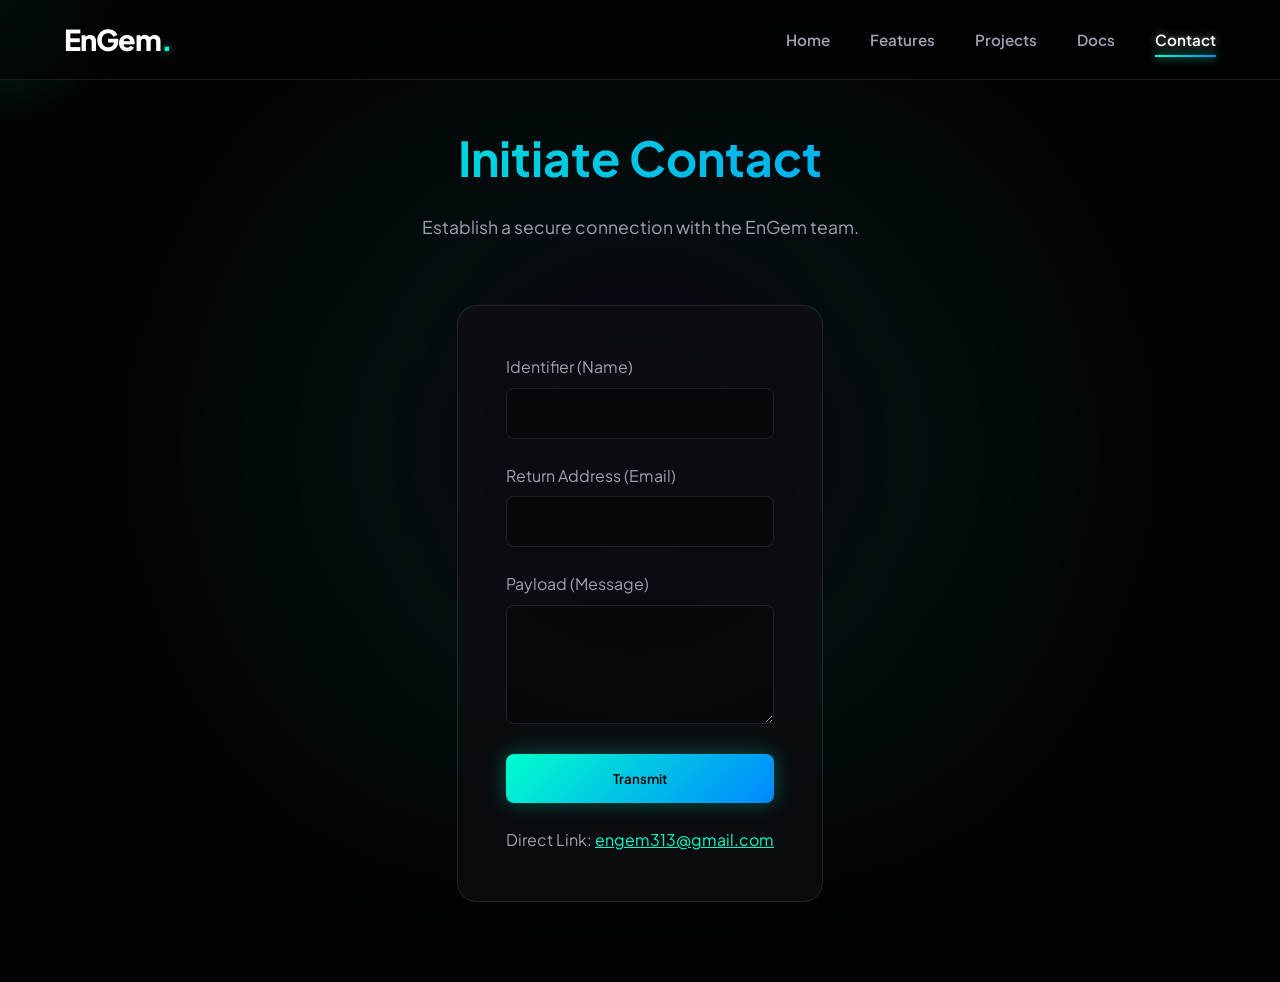
==== contact.html @ 7c6591e9 "Apply Bento Cyber-Ambient Redesign" ====
<!DOCTYPE html>
<html lang="en">
<head>
    <meta charset="UTF-8">
    <meta name="viewport" content="width=device-width, initial-scale=1.0">
    <title>EnGem | Contact</title>
    <link rel="stylesheet" href="css/style.css">
</head>
<body>
    <div class="bg-glow"></div>
    <div id="cursor-glow"></div>
    <nav class="navbar"><div class="nav-container"><a href="index.html" class="logo">EnGem<span>.</span></a><ul class="nav-links"><li><a href="index.html">Home</a></li><li><a href="features.html">Features</a></li><li><a href="projects.html">Projects</a></li><li><a href="docs.html">Docs</a></li><li><a href="contact.html" class="active">Contact</a></li></ul></div></nav>
    
    <section class="container">
        <div class="section-title reveal">
            <h2>Initiate Contact</h2>
            <p>Establish a secure connection with the EnGem team.</p>
        </div>

        <form class="contact-form reveal" onsubmit="event.preventDefault(); alert('Message transmitted to engem313@gmail.com!');">
            <div class="form-group">
                <label>Identifier (Name)</label>
                <input type="text" class="form-control" required>
            </div>
            <div class="form-group">
                <label>Return Address (Email)</label>
                <input type="email" class="form-control" required>
            </div>
            <div class="form-group">
                <label>Payload (Message)</label>
                <textarea class="form-control" rows="5" required></textarea>
            </div>
            <button type="submit" class="btn btn-primary" style="width: 100%;">Transmit</button>
            <p style="text-align: center; margin-top: 1.5rem; color: var(--text-secondary);">Direct Link: <a href="mailto:engem313@gmail.com" style="color: var(--accent-1);">engem313@gmail.com</a></p>
        </form>
    </section>

    <script src="js/main.js"></script>
</body>
</html>
---- css/style.css ----
@import url('https://fonts.googleapis.com/css2?family=Plus+Jakarta+Sans:wght@300;400;500;600;700;800&family=JetBrains+Mono:wght@400;700&display=swap');

:root {
    --bg-dark: #030305;
    --card-bg: rgba(15, 15, 20, 0.6);
    --card-hover: rgba(25, 25, 35, 0.8);
    --accent-1: #00ffcc;
    --accent-2: #bf00ff;
    --accent-3: #0088ff;
    --text-primary: #ffffff;
    --text-secondary: #a0a0b0;
    --glass-border: rgba(255, 255, 255, 0.1);
    --nav-height: 80px;
    --gradient-main: linear-gradient(135deg, var(--accent-1), var(--accent-3));
    --gradient-alt: linear-gradient(135deg, var(--accent-2), var(--accent-3));
}

* {
    margin: 0;
    padding: 0;
    box-sizing: border-box;
    font-family: 'Plus Jakarta Sans', sans-serif;
}

body {
    background-color: var(--bg-dark);
    color: var(--text-primary);
    line-height: 1.6;
    overflow-x: hidden;
    cursor: default;
}

/* Cyber-Ambient Background */
.bg-glow {
    position: fixed;
    top: 50%;
    left: 50%;
    width: 80vw;
    height: 80vh;
    background: radial-gradient(circle, rgba(191,0,255,0.05) 0%, rgba(0,255,204,0.05) 50%, transparent 80%);
    transform: translate(-50%, -50%);
    z-index: -2;
    pointer-events: none;
    filter: blur(80px);
}

/* Mouse Glow Effect */
#cursor-glow {
    position: fixed;
    width: 300px;
    height: 300px;
    background: radial-gradient(circle, rgba(0, 255, 204, 0.15) 0%, transparent 60%);
    border-radius: 50%;
    pointer-events: none;
    transform: translate(-50%, -50%);
    z-index: -1;
    transition: transform 0.1s ease-out;
}

/* Navigation */
.navbar {
    position: fixed;
    top: 0;
    width: 100%;
    height: var(--nav-height);
    background: rgba(3, 3, 5, 0.7);
    backdrop-filter: blur(15px);
    border-bottom: 1px solid var(--glass-border);
    z-index: 1000;
    display: flex;
    align-items: center;
}

.nav-container {
    max-width: 1200px;
    margin: 0 auto;
    width: 90%;
    display: flex;
    justify-content: space-between;
    align-items: center;
}

.logo {
    font-size: 1.8rem;
    font-weight: 800;
    text-decoration: none;
    color: var(--text-primary);
    letter-spacing: -1px;
}

.logo span {
    color: var(--accent-1);
    text-shadow: 0 0 10px var(--accent-1);
}

.nav-links {
    display: flex;
    list-style: none;
    gap: 2.5rem;
}

.nav-links a {
    text-decoration: none;
    color: var(--text-secondary);
    font-weight: 600;
    font-size: 0.95rem;
    transition: all 0.3s ease;
    position: relative;
}

.nav-links a:hover, .nav-links a.active {
    color: var(--text-primary);
    text-shadow: 0 0 8px rgba(255,255,255,0.5);
}

.nav-links a.active::after {
    content: '';
    position: absolute;
    bottom: -8px;
    left: 0;
    width: 100%;
    height: 2px;
    background: var(--gradient-main);
    box-shadow: 0 0 10px var(--accent-1);
}

/* Sections */
section {
    padding: 120px 0 80px;
    min-height: 100vh;
    display: flex;
    flex-direction: column;
    justify-content: center;
}

.container {
    max-width: 1200px;
    margin: 0 auto;
    width: 90%;
}

.section-title {
    text-align: center;
    margin-bottom: 4rem;
}

.section-title h2 {
    font-size: 3rem;
    margin-bottom: 1rem;
    background: var(--gradient-main);
    -webkit-background-clip: text;
    -webkit-text-fill-color: transparent;
}

.section-title p {
    color: var(--text-secondary);
    font-size: 1.1rem;
}

/* Hero Section */
.hero {
    display: grid;
    grid-template-columns: 1fr 1fr;
    gap: 4rem;
    align-items: center;
}

.hero-content h1 {
    font-size: clamp(3rem, 5vw, 4.5rem);
    font-weight: 800;
    line-height: 1.1;
    margin-bottom: 1.5rem;
}

.hero-content p {
    font-size: 1.25rem;
    color: var(--text-secondary);
    margin-bottom: 2.5rem;
}

.btn-group {
    display: flex;
    gap: 1.5rem;
}

.btn {
    padding: 1rem 2rem;
    border-radius: 8px;
    text-decoration: none;
    font-weight: 600;
    transition: all 0.3s ease;
    border: none;
    cursor: pointer;
    display: inline-block;
}

.btn-primary {
    background: var(--gradient-main);
    color: #000;
    box-shadow: 0 0 20px rgba(0, 255, 204, 0.3);
}

.btn-primary:hover {
    transform: translateY(-3px);
    box-shadow: 0 0 30px rgba(0, 255, 204, 0.5);
}

.btn-secondary {
    background: rgba(255, 255, 255, 0.05);
    color: var(--text-primary);
    border: 1px solid var(--glass-border);
    backdrop-filter: blur(10px);
}

.btn-secondary:hover {
    background: rgba(255, 255, 255, 0.1);
    transform: translateY(-3px);
}

/* Terminal */
.terminal-wrapper {
    background: rgba(10, 10, 15, 0.8);
    border: 1px solid var(--glass-border);
    border-radius: 12px;
    overflow: hidden;
    box-shadow: 0 20px 40px rgba(0,0,0,0.5), 0 0 20px rgba(0, 255, 204, 0.1);
    backdrop-filter: blur(10px);
    display: flex;
    flex-direction: column;
    height: 400px;
}

.terminal-header {
    background: rgba(20, 20, 25, 0.9);
    padding: 0.8rem 1.2rem;
    display: flex;
    align-items: center;
    gap: 0.5rem;
    border-bottom: 1px solid var(--glass-border);
}

.term-dot {
    width: 12px;
    height: 12px;
    border-radius: 50%;
}
.term-dot.red { background: #ff5f56; }
.term-dot.yellow { background: #ffbd2e; }
.term-dot.green { background: #27c93f; }

.terminal-body {
    padding: 1.5rem;
    font-family: 'JetBrains Mono', monospace;
    font-size: 0.9rem;
    flex: 1;
    overflow-y: auto;
    display: flex;
    flex-direction: column;
    gap: 0.5rem;
}

.term-line { display: flex; gap: 0.5rem; }
.term-prompt { color: var(--accent-1); }
.term-text { color: var(--text-primary); }
.term-output { color: var(--text-secondary); margin-left: 1rem; }

.term-input-line {
    display: flex;
    gap: 0.5rem;
    align-items: center;
    margin-top: auto;
}

.term-input {
    background: transparent;
    border: none;
    color: var(--text-primary);
    font-family: 'JetBrains Mono', monospace;
    font-size: 0.9rem;
    flex: 1;
    outline: none;
}

/* Bento Box Layout */
.bento-grid {
    display: grid;
    grid-template-columns: repeat(4, 1fr);
    grid-auto-rows: minmax(200px, auto);
    gap: 1.5rem;
}

.bento-item {
    background: var(--card-bg);
    border: 1px solid var(--glass-border);
    border-radius: 20px;
    padding: 2rem;
    transition: all 0.4s ease;
    backdrop-filter: blur(10px);
    position: relative;
    overflow: hidden;
}

.bento-item:hover {
    background: var(--card-hover);
    border-color: rgba(0, 255, 204, 0.3);
    transform: translateY(-5px);
    box-shadow: 0 10px 30px rgba(0,0,0,0.5);
}

.bento-item h3 {
    margin-bottom: 0.5rem;
    color: var(--accent-1);
}

.bento-item.large { grid-column: span 2; grid-row: span 2; }
.bento-item.wide { grid-column: span 2; }
.bento-item.tall { grid-row: span 2; }

@media (max-width: 992px) {
    .bento-grid { grid-template-columns: repeat(2, 1fr); }
    .hero { grid-template-columns: 1fr; text-align: center; }
    .btn-group { justify-content: center; }
}

@media (max-width: 600px) {
    .bento-grid { grid-template-columns: 1fr; }
    .bento-item { grid-column: span 1 !important; grid-row: auto !important; }
    .nav-links { display: none; }
}

/* Projects */
.project-card {
    display: grid;
    grid-template-columns: 1.2fr 1fr;
    gap: 3rem;
    margin-bottom: 4rem;
    background: var(--card-bg);
    border: 1px solid var(--glass-border);
    border-radius: 20px;
    overflow: hidden;
    backdrop-filter: blur(10px);
}
.project-card:nth-child(even) { direction: rtl; }
.project-card:nth-child(even) .project-content { direction: ltr; }
.project-card:hover { border-color: rgba(191, 0, 255, 0.3); }

.project-visual {
    background: var(--gradient-alt);
    display: flex;
    align-items: center;
    justify-content: center;
    font-size: 5rem;
    min-height: 300px;
}
.project-content { padding: 3rem; }
.project-content h3 { font-size: 2rem; margin-bottom: 1rem; color: var(--text-primary); }
.project-content ul { margin: 1.5rem 0; padding-left: 1.5rem; color: var(--text-secondary); }

@media (max-width: 768px) {
    .project-card { grid-template-columns: 1fr; }
    .project-card:nth-child(even) { direction: ltr; }
}

/* Forms & Content */
.contact-form {
    max-width: 600px;
    margin: 0 auto;
    background: var(--card-bg);
    padding: 3rem;
    border-radius: 20px;
    border: 1px solid var(--glass-border);
}

.form-group { margin-bottom: 1.5rem; }
.form-group label { display: block; margin-bottom: 0.5rem; color: var(--text-secondary); }
.form-control {
    width: 100%;
    background: rgba(0,0,0,0.3);
    border: 1px solid var(--glass-border);
    color: white;
    padding: 1rem;
    border-radius: 8px;
    outline: none;
    transition: 0.3s;
}
.form-control:focus { border-color: var(--accent-1); box-shadow: 0 0 10px rgba(0, 255, 204, 0.2); }

.doc-content {
    background: var(--card-bg);
    padding: 3rem;
    border-radius: 20px;
    border: 1px solid var(--glass-border);
}
.doc-content h3 { color: var(--accent-2); margin: 2rem 0 1rem; }
.doc-content pre { background: rgba(0,0,0,0.5); padding: 1rem; border-radius: 8px; border: 1px solid var(--glass-border); overflow-x: auto; font-family: 'JetBrains Mono', monospace; }

/* Reveals */
.reveal { opacity: 0; transform: translateY(30px); transition: all 0.8s cubic-bezier(0.4, 0, 0.2, 1); }
.reveal.active { opacity: 1; transform: translateY(0); }
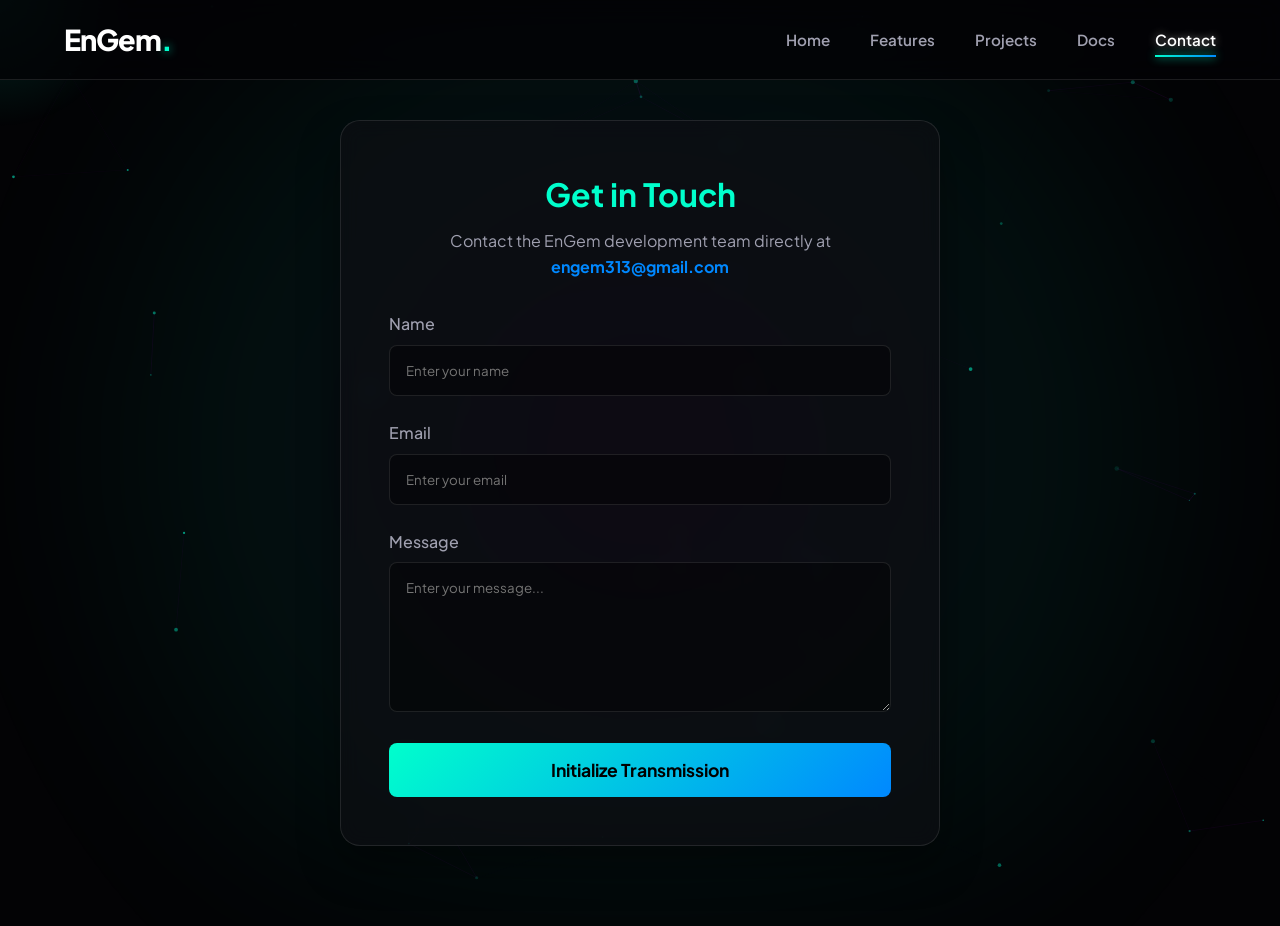
==== commit efeb14b6: "Vast improvement: Enhanced aesthetics, integrated skills as features, and added full project/doc sec" ====
--- a/contact.html
+++ b/contact.html
@@ -7,34 +7,42 @@
     <link rel="stylesheet" href="css/style.css">
 </head>
 <body>
+    <canvas id="canvas-bg"></canvas>
     <div class="bg-glow"></div>
     <div id="cursor-glow"></div>
+    
     <nav class="navbar"><div class="nav-container"><a href="index.html" class="logo">EnGem<span>.</span></a><ul class="nav-links"><li><a href="index.html">Home</a></li><li><a href="features.html">Features</a></li><li><a href="projects.html">Projects</a></li><li><a href="docs.html">Docs</a></li><li><a href="contact.html" class="active">Contact</a></li></ul></div></nav>
     
     <section class="container">
-        <div class="section-title reveal">
-            <h2>Initiate Contact</h2>
-            <p>Establish a secure connection with the EnGem team.</p>
+        <div class="contact-wrapper">
+            <div class="contact-form reveal">
+                <div class="contact-header">
+                    <h3>Get in Touch</h3>
+                    <p>Contact the EnGem development team directly at <br> <a href="mailto:engem313@gmail.com">engem313@gmail.com</a></p>
+                </div>
+                
+                <form action="#" method="POST" onsubmit="event.preventDefault(); alert('Message sending via EnGem network is under construction. Please use the direct email above.');">
+                    <div class="form-group">
+                        <label for="name">Name</label>
+                        <input type="text" id="name" class="form-control" placeholder="Enter your name" required>
+                    </div>
+                    
+                    <div class="form-group">
+                        <label for="email">Email</label>
+                        <input type="email" id="email" class="form-control" placeholder="Enter your email" required>
+                    </div>
+                    
+                    <div class="form-group">
+                        <label for="message">Message</label>
+                        <textarea id="message" class="form-control" placeholder="Enter your message..." required></textarea>
+                    </div>
+                    
+                    <button type="submit" class="submit-btn">Initialize Transmission</button>
+                </form>
+            </div>
         </div>
-
-        <form class="contact-form reveal" onsubmit="event.preventDefault(); alert('Message transmitted to engem313@gmail.com!');">
-            <div class="form-group">
-                <label>Identifier (Name)</label>
-                <input type="text" class="form-control" required>
-            </div>
-            <div class="form-group">
-                <label>Return Address (Email)</label>
-                <input type="email" class="form-control" required>
-            </div>
-            <div class="form-group">
-                <label>Payload (Message)</label>
-                <textarea class="form-control" rows="5" required></textarea>
-            </div>
-            <button type="submit" class="btn btn-primary" style="width: 100%;">Transmit</button>
-            <p style="text-align: center; margin-top: 1.5rem; color: var(--text-secondary);">Direct Link: <a href="mailto:engem313@gmail.com" style="color: var(--accent-1);">engem313@gmail.com</a></p>
-        </form>
     </section>
 
     <script src="js/main.js"></script>
 </body>
-</html>+</html>
--- a/css/style.css
+++ b/css/style.css
@@ -31,17 +31,33 @@
 }
 
 /* Cyber-Ambient Background */
+#canvas-bg {
+    position: fixed;
+    top: 0;
+    left: 0;
+    width: 100vw;
+    height: 100vh;
+    z-index: -3;
+    pointer-events: none;
+}
+
 .bg-glow {
     position: fixed;
     top: 50%;
     left: 50%;
-    width: 80vw;
-    height: 80vh;
-    background: radial-gradient(circle, rgba(191,0,255,0.05) 0%, rgba(0,255,204,0.05) 50%, transparent 80%);
+    width: 100vw;
+    height: 100vh;
+    background: radial-gradient(circle, rgba(191,0,255,0.06) 0%, rgba(0,255,204,0.06) 50%, transparent 80%);
     transform: translate(-50%, -50%);
     z-index: -2;
     pointer-events: none;
     filter: blur(80px);
+    animation: pulseGlow 10s infinite alternate;
+}
+
+@keyframes pulseGlow {
+    0% { transform: translate(-50%, -50%) scale(1); opacity: 0.8; }
+    100% { transform: translate(-50%, -50%) scale(1.1); opacity: 1; }
 }
 
 /* Mouse Glow Effect */
@@ -54,7 +70,7 @@
     pointer-events: none;
     transform: translate(-50%, -50%);
     z-index: -1;
-    transition: transform 0.1s ease-out;
+    transition: width 0.2s, height 0.2s;
 }
 
 /* Navigation */
@@ -63,12 +79,13 @@
     top: 0;
     width: 100%;
     height: var(--nav-height);
-    background: rgba(3, 3, 5, 0.7);
+    background: rgba(3, 3, 5, 0.8);
     backdrop-filter: blur(15px);
     border-bottom: 1px solid var(--glass-border);
     z-index: 1000;
     display: flex;
     align-items: center;
+    transition: background 0.3s;
 }
 
 .nav-container {
@@ -166,10 +183,11 @@
 }
 
 .hero-content h1 {
-    font-size: clamp(3rem, 5vw, 4.5rem);
+    font-size: clamp(3.5rem, 5vw, 5rem);
     font-weight: 800;
     line-height: 1.1;
     margin-bottom: 1.5rem;
+    text-shadow: 0 0 20px rgba(0,255,204,0.3);
 }
 
 .hero-content p {
@@ -228,6 +246,12 @@
     display: flex;
     flex-direction: column;
     height: 400px;
+    transform: perspective(1000px) rotateY(-5deg);
+    transition: transform 0.5s ease;
+}
+
+.terminal-wrapper:hover {
+    transform: perspective(1000px) rotateY(0deg);
 }
 
 .terminal-header {
@@ -298,18 +322,39 @@
     backdrop-filter: blur(10px);
     position: relative;
     overflow: hidden;
-}
+    display: flex;
+    flex-direction: column;
+    justify-content: center;
+}
+
+.bento-item::before {
+    content: '';
+    position: absolute;
+    top: -50%;
+    left: -50%;
+    width: 200%;
+    height: 200%;
+    background: radial-gradient(circle, rgba(255,255,255,0.05) 10%, transparent 10%);
+    background-size: 20px 20px;
+    opacity: 0.2;
+    z-index: 0;
+    pointer-events: none;
+}
+
+.bento-item > * { z-index: 1; }
 
 .bento-item:hover {
     background: var(--card-hover);
-    border-color: rgba(0, 255, 204, 0.3);
+    border-color: rgba(0, 255, 204, 0.4);
     transform: translateY(-5px);
-    box-shadow: 0 10px 30px rgba(0,0,0,0.5);
+    box-shadow: 0 10px 30px rgba(0,0,0,0.5), 0 0 15px rgba(0, 255, 204, 0.2);
 }
 
 .bento-item h3 {
     margin-bottom: 0.5rem;
     color: var(--accent-1);
+    font-family: 'JetBrains Mono', monospace;
+    font-size: 1.4rem;
 }
 
 .bento-item.large { grid-column: span 2; grid-row: span 2; }
@@ -339,10 +384,15 @@
     border-radius: 20px;
     overflow: hidden;
     backdrop-filter: blur(10px);
+    transition: transform 0.3s ease, box-shadow 0.3s ease;
 }
 .project-card:nth-child(even) { direction: rtl; }
 .project-card:nth-child(even) .project-content { direction: ltr; }
-.project-card:hover { border-color: rgba(191, 0, 255, 0.3); }
+.project-card:hover { 
+    border-color: rgba(191, 0, 255, 0.5); 
+    transform: translateY(-5px);
+    box-shadow: 0 15px 40px rgba(0,0,0,0.6), 0 0 20px rgba(191, 0, 255, 0.2);
+}
 
 .project-visual {
     background: var(--gradient-alt);
@@ -350,50 +400,174 @@
     align-items: center;
     justify-content: center;
     font-size: 5rem;
-    min-height: 300px;
-}
-.project-content { padding: 3rem; }
+    min-height: 350px;
+    position: relative;
+    overflow: hidden;
+}
+.project-visual::after {
+    content: '';
+    position: absolute;
+    top: 0; left: 0; right: 0; bottom: 0;
+    background: linear-gradient(180deg, transparent 0%, rgba(0,0,0,0.4) 100%);
+}
+.project-visual span {
+    z-index: 2;
+    filter: drop-shadow(0 0 20px rgba(255,255,255,0.4));
+}
+
+.project-content { padding: 3rem; display: flex; flex-direction: column; justify-content: center; }
 .project-content h3 { font-size: 2rem; margin-bottom: 1rem; color: var(--text-primary); }
 .project-content ul { margin: 1.5rem 0; padding-left: 1.5rem; color: var(--text-secondary); }
+.project-content li { margin-bottom: 0.5rem; }
 
 @media (max-width: 768px) {
     .project-card { grid-template-columns: 1fr; }
     .project-card:nth-child(even) { direction: ltr; }
-}
-
-/* Forms & Content */
-.contact-form {
-    max-width: 600px;
-    margin: 0 auto;
+    .project-visual { min-height: 200px; }
+}
+
+/* Docs */
+.docs-layout {
+    display: grid;
+    grid-template-columns: 250px 1fr;
+    gap: 3rem;
+    align-items: start;
+}
+
+.docs-sidebar {
+    position: sticky;
+    top: 100px;
+    background: var(--card-bg);
+    padding: 2rem;
+    border-radius: 12px;
+    border: 1px solid var(--glass-border);
+}
+
+.docs-sidebar h4 { margin-bottom: 1rem; color: var(--accent-1); }
+.docs-sidebar ul { list-style: none; }
+.docs-sidebar li { margin-bottom: 0.8rem; }
+.docs-sidebar a { color: var(--text-secondary); text-decoration: none; transition: color 0.3s; }
+.docs-sidebar a:hover { color: var(--text-primary); }
+
+.doc-content {
     background: var(--card-bg);
     padding: 3rem;
     border-radius: 20px;
     border: 1px solid var(--glass-border);
+    backdrop-filter: blur(10px);
+}
+.doc-content h2 { font-size: 2.5rem; margin-bottom: 1.5rem; color: var(--accent-1); }
+.doc-content h3 { color: var(--accent-2); margin: 2rem 0 1rem; font-size: 1.5rem; border-bottom: 1px solid var(--glass-border); padding-bottom: 0.5rem; }
+.doc-content p { margin-bottom: 1rem; color: var(--text-secondary); }
+.doc-content ul { margin-left: 1.5rem; margin-bottom: 1.5rem; color: var(--text-secondary); }
+.doc-content li { margin-bottom: 0.5rem; }
+.doc-content pre { 
+    background: rgba(0,0,0,0.6); 
+    padding: 1.5rem; 
+    border-radius: 8px; 
+    border: 1px solid rgba(255,255,255,0.1); 
+    overflow-x: auto; 
+    font-family: 'JetBrains Mono', monospace; 
+    margin-bottom: 1.5rem;
+    color: #a0a0b0;
+}
+.doc-content code {
+    font-family: 'JetBrains Mono', monospace;
+    background: rgba(255,255,255,0.1);
+    padding: 0.2rem 0.4rem;
+    border-radius: 4px;
+    color: var(--accent-1);
+}
+
+@media (max-width: 800px) {
+    .docs-layout { grid-template-columns: 1fr; }
+    .docs-sidebar { position: static; margin-bottom: 2rem; }
+}
+
+/* Forms & Content */
+.contact-wrapper {
+    display: flex;
+    justify-content: center;
+    align-items: center;
+    width: 100%;
+}
+
+.contact-form {
+    width: 100%;
+    max-width: 600px;
+    background: var(--card-bg);
+    padding: 3rem;
+    border-radius: 20px;
+    border: 1px solid var(--glass-border);
+    box-shadow: 0 20px 40px rgba(0,0,0,0.4);
+    backdrop-filter: blur(10px);
+}
+
+.contact-header {
+    text-align: center;
+    margin-bottom: 2rem;
+}
+
+.contact-header h3 {
+    font-size: 2rem;
+    color: var(--accent-1);
+    margin-bottom: 0.5rem;
+}
+
+.contact-header p {
+    color: var(--text-secondary);
+}
+
+.contact-header a {
+    color: var(--accent-3);
+    text-decoration: none;
+    font-weight: bold;
 }
 
 .form-group { margin-bottom: 1.5rem; }
-.form-group label { display: block; margin-bottom: 0.5rem; color: var(--text-secondary); }
+.form-group label { display: block; margin-bottom: 0.5rem; color: var(--text-secondary); font-weight: 500; }
 .form-control {
     width: 100%;
-    background: rgba(0,0,0,0.3);
+    background: rgba(0,0,0,0.4);
     border: 1px solid var(--glass-border);
     color: white;
     padding: 1rem;
     border-radius: 8px;
     outline: none;
-    transition: 0.3s;
-}
-.form-control:focus { border-color: var(--accent-1); box-shadow: 0 0 10px rgba(0, 255, 204, 0.2); }
-
-.doc-content {
-    background: var(--card-bg);
-    padding: 3rem;
-    border-radius: 20px;
-    border: 1px solid var(--glass-border);
-}
-.doc-content h3 { color: var(--accent-2); margin: 2rem 0 1rem; }
-.doc-content pre { background: rgba(0,0,0,0.5); padding: 1rem; border-radius: 8px; border: 1px solid var(--glass-border); overflow-x: auto; font-family: 'JetBrains Mono', monospace; }
+    transition: all 0.3s ease;
+    font-family: inherit;
+}
+.form-control:focus { 
+    border-color: var(--accent-1); 
+    box-shadow: 0 0 15px rgba(0, 255, 204, 0.2); 
+    background: rgba(0,0,0,0.6);
+}
+textarea.form-control {
+    resize: vertical;
+    min-height: 150px;
+}
+
+.submit-btn {
+    width: 100%;
+    padding: 1rem;
+    background: var(--gradient-main);
+    color: #000;
+    border: none;
+    border-radius: 8px;
+    font-weight: 700;
+    font-size: 1.1rem;
+    cursor: pointer;
+    transition: all 0.3s ease;
+}
+
+.submit-btn:hover {
+    transform: translateY(-2px);
+    box-shadow: 0 5px 20px rgba(0, 255, 204, 0.4);
+}
 
 /* Reveals */
-.reveal { opacity: 0; transform: translateY(30px); transition: all 0.8s cubic-bezier(0.4, 0, 0.2, 1); }
+.reveal { opacity: 0; transform: translateY(40px); transition: all 0.8s cubic-bezier(0.4, 0, 0.2, 1); }
 .reveal.active { opacity: 1; transform: translateY(0); }
+.delay-1 { transition-delay: 0.1s; }
+.delay-2 { transition-delay: 0.2s; }
+.delay-3 { transition-delay: 0.3s; }
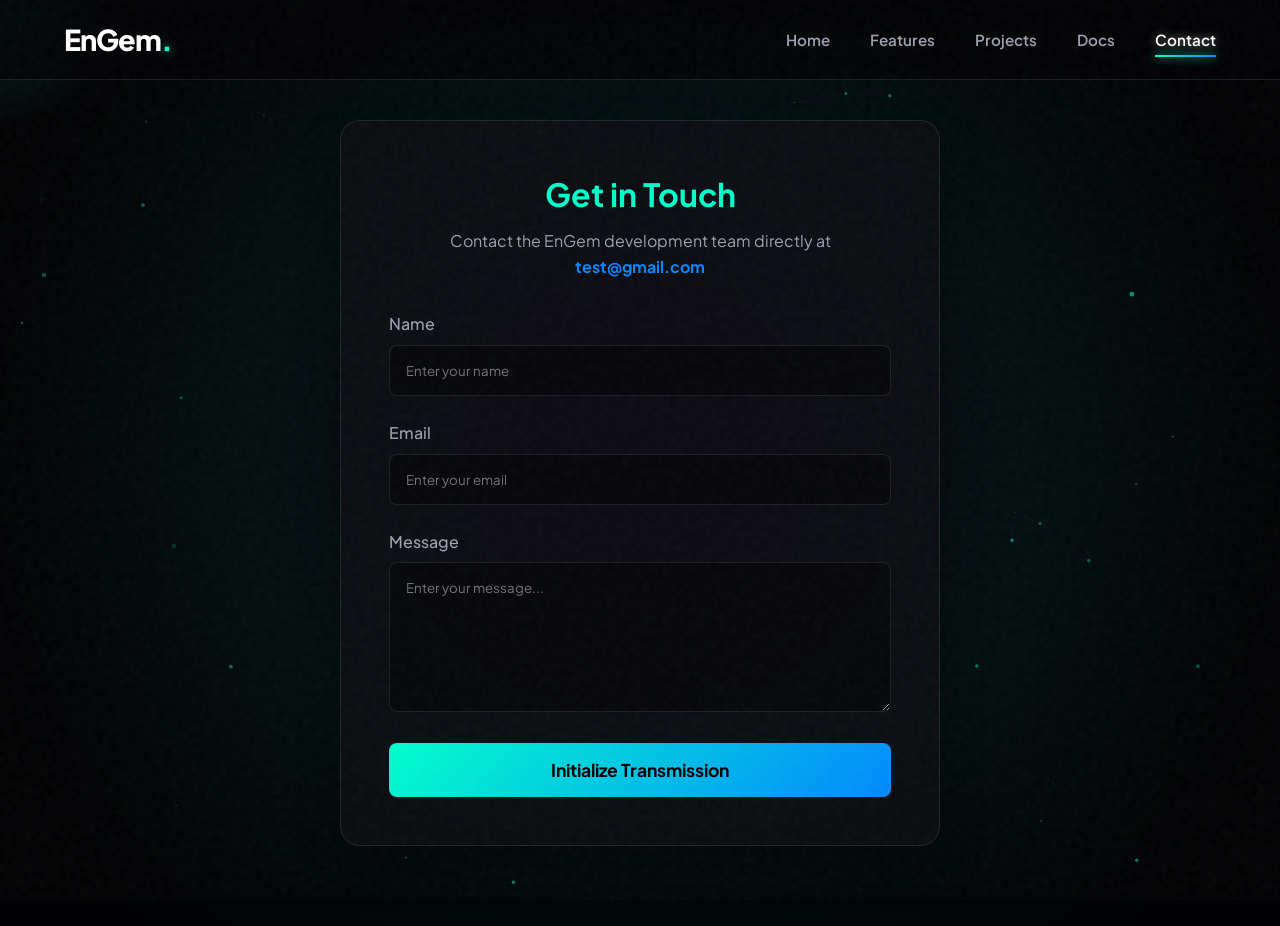
==== commit 6e23432a: "Vast improvement V2: Refined documentation, fNIRS integration, UI polish, and updated contact info" ====
--- a/contact.html
+++ b/contact.html
@@ -10,6 +10,7 @@
     <canvas id="canvas-bg"></canvas>
     <div class="bg-glow"></div>
     <div id="cursor-glow"></div>
+    <div class="noise-overlay"></div>
     
     <nav class="navbar"><div class="nav-container"><a href="index.html" class="logo">EnGem<span>.</span></a><ul class="nav-links"><li><a href="index.html">Home</a></li><li><a href="features.html">Features</a></li><li><a href="projects.html">Projects</a></li><li><a href="docs.html">Docs</a></li><li><a href="contact.html" class="active">Contact</a></li></ul></div></nav>
     
@@ -18,7 +19,7 @@
             <div class="contact-form reveal">
                 <div class="contact-header">
                     <h3>Get in Touch</h3>
-                    <p>Contact the EnGem development team directly at <br> <a href="mailto:engem313@gmail.com">engem313@gmail.com</a></p>
+                    <p>Contact the EnGem development team directly at <br> <a href="mailto:test@gmail.com">test@gmail.com</a></p>
                 </div>
                 
                 <form action="#" method="POST" onsubmit="event.preventDefault(); alert('Message sending via EnGem network is under construction. Please use the direct email above.');">
--- a/css/style.css
+++ b/css/style.css
@@ -566,8 +566,18 @@
 }
 
 /* Reveals */
-.reveal { opacity: 0; transform: translateY(40px); transition: all 0.8s cubic-bezier(0.4, 0, 0.2, 1); }
+.reveal { opacity: 0; transform: translateY(40px); transition: all 1.2s cubic-bezier(0.2, 0.8, 0.2, 1); }
 .reveal.active { opacity: 1; transform: translateY(0); }
 .delay-1 { transition-delay: 0.1s; }
 .delay-2 { transition-delay: 0.2s; }
 .delay-3 { transition-delay: 0.3s; }
+
+/* Noise Overlay */
+.noise-overlay {
+    position: fixed;
+    top: 0; left: 0; width: 100vw; height: 100vh;
+    pointer-events: none;
+    z-index: 9999;
+    opacity: 0.04;
+    background: url('data:image/svg+xml;utf8,%3Csvg viewBox=%220 0 200 200%22 xmlns=%22http://www.w3.org/2000/svg%22%3E%3Cfilter id=%22noiseFilter%22%3E%3CfeTurbulence type=%22fractalNoise%22 baseFrequency=%220.65%22 numOctaves=%223%22 stitchTiles=%22stitch%22/%3E%3C/filter%3E%3Crect width=%22100%25%22 height=%22100%25%22 filter=%22url(%23noiseFilter)%22/%3E%3C/svg%3E');
+}
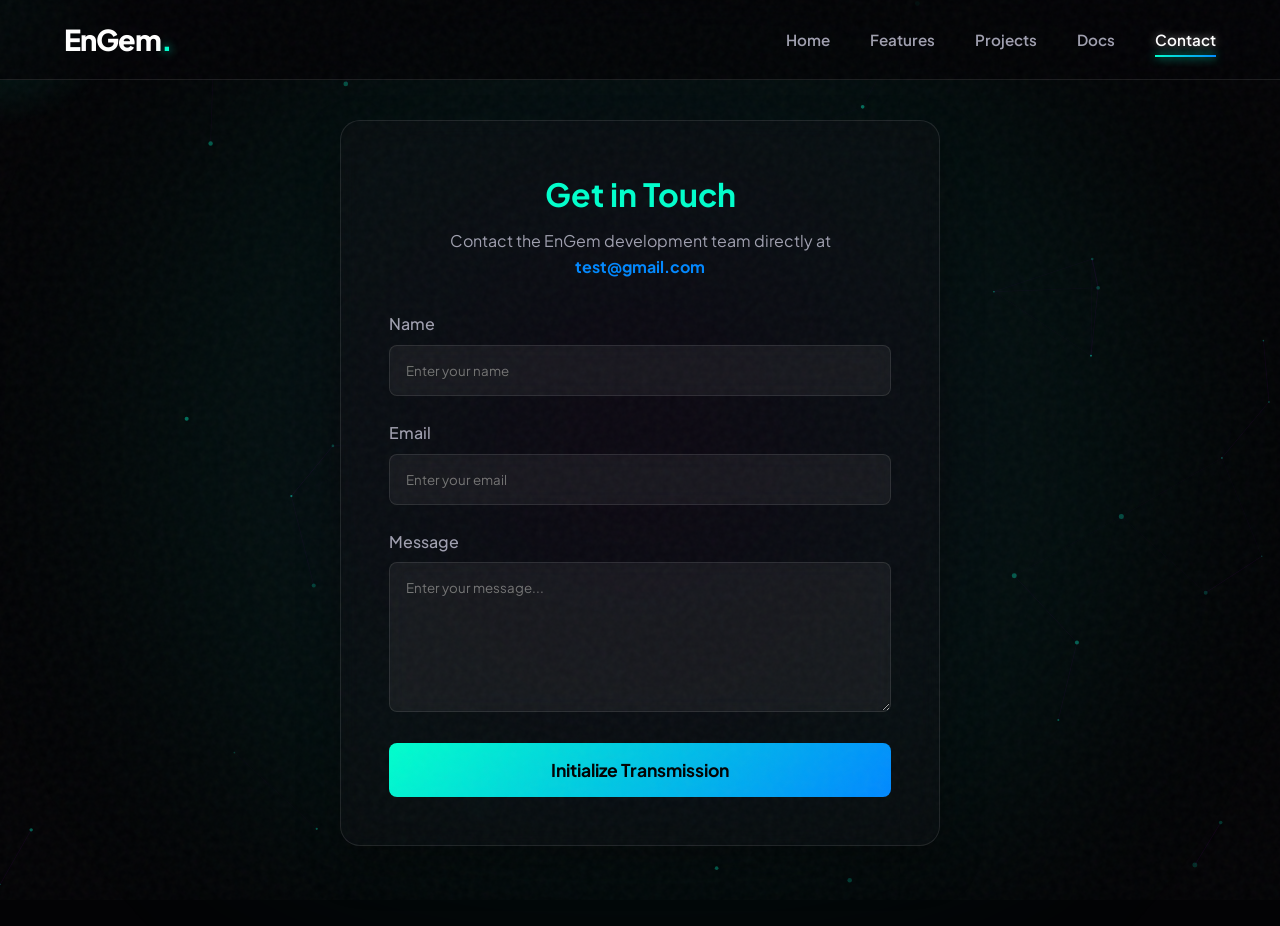
==== commit 4422b7a8: "Final V3: Ultra-Modern UI overhaul, full project integration, and responsive refinements" ====
--- a/contact.html
+++ b/contact.html
@@ -25,17 +25,17 @@
                 <form action="#" method="POST" onsubmit="event.preventDefault(); alert('Message sending via EnGem network is under construction. Please use the direct email above.');">
                     <div class="form-group">
                         <label for="name">Name</label>
-                        <input type="text" id="name" class="form-control" placeholder="Enter your name" required>
+                        <input type="text" id="name" class="form-control glass-input" placeholder="Enter your name" required>
                     </div>
                     
                     <div class="form-group">
                         <label for="email">Email</label>
-                        <input type="email" id="email" class="form-control" placeholder="Enter your email" required>
+                        <input type="email" id="email" class="form-control glass-input" placeholder="Enter your email" required>
                     </div>
                     
                     <div class="form-group">
                         <label for="message">Message</label>
-                        <textarea id="message" class="form-control" placeholder="Enter your message..." required></textarea>
+                        <textarea id="message" class="form-control glass-input" placeholder="Enter your message..." required></textarea>
                     </div>
                     
                     <button type="submit" class="submit-btn">Initialize Transmission</button>
--- a/css/style.css
+++ b/css/style.css
@@ -314,7 +314,7 @@
 }
 
 .bento-item {
-    background: var(--card-bg);
+    background: rgba(15, 15, 20, 0.4); backdrop-filter: blur(12px); -webkit-backdrop-filter: blur(12px); border: 1px solid rgba(255, 255, 255, 0.1);
     border: 1px solid var(--glass-border);
     border-radius: 20px;
     padding: 2rem;
@@ -379,7 +379,7 @@
     grid-template-columns: 1.2fr 1fr;
     gap: 3rem;
     margin-bottom: 4rem;
-    background: var(--card-bg);
+    background: rgba(15, 15, 20, 0.4); backdrop-filter: blur(12px); -webkit-backdrop-filter: blur(12px); border: 1px solid rgba(255, 255, 255, 0.1);
     border: 1px solid var(--glass-border);
     border-radius: 20px;
     overflow: hidden;
@@ -437,7 +437,7 @@
 .docs-sidebar {
     position: sticky;
     top: 100px;
-    background: var(--card-bg);
+    background: rgba(15, 15, 20, 0.4); backdrop-filter: blur(12px); -webkit-backdrop-filter: blur(12px); border: 1px solid rgba(255, 255, 255, 0.1);
     padding: 2rem;
     border-radius: 12px;
     border: 1px solid var(--glass-border);
@@ -450,7 +450,7 @@
 .docs-sidebar a:hover { color: var(--text-primary); }
 
 .doc-content {
-    background: var(--card-bg);
+    background: rgba(15, 15, 20, 0.4); backdrop-filter: blur(12px); -webkit-backdrop-filter: blur(12px); border: 1px solid rgba(255, 255, 255, 0.1);
     padding: 3rem;
     border-radius: 20px;
     border: 1px solid var(--glass-border);
@@ -495,7 +495,7 @@
 .contact-form {
     width: 100%;
     max-width: 600px;
-    background: var(--card-bg);
+    background: rgba(15, 15, 20, 0.4); backdrop-filter: blur(12px); -webkit-backdrop-filter: blur(12px); border: 1px solid rgba(255, 255, 255, 0.1);
     padding: 3rem;
     border-radius: 20px;
     border: 1px solid var(--glass-border);
@@ -581,3 +581,53 @@
     opacity: 0.04;
     background: url('data:image/svg+xml;utf8,%3Csvg viewBox=%220 0 200 200%22 xmlns=%22http://www.w3.org/2000/svg%22%3E%3Cfilter id=%22noiseFilter%22%3E%3CfeTurbulence type=%22fractalNoise%22 baseFrequency=%220.65%22 numOctaves=%223%22 stitchTiles=%22stitch%22/%3E%3C/filter%3E%3Crect width=%22100%25%22 height=%22100%25%22 filter=%22url(%23noiseFilter)%22/%3E%3C/svg%3E');
 }
+
+::-webkit-scrollbar { width: 8px; }
+::-webkit-scrollbar-track { background: var(--bg-dark); }
+::-webkit-scrollbar-thumb { background: var(--accent-1); border-radius: 4px; }
+::-webkit-scrollbar-thumb:hover { background: var(--accent-3); }
+
+/* Ultra-Modern Additions */
+.neon-btn {
+    box-shadow: 0 0 10px var(--accent-1), 0 0 20px var(--accent-1), inset 0 0 10px var(--accent-1);
+    border: 1px solid var(--accent-1);
+    background: transparent;
+    color: var(--accent-1);
+    text-transform: uppercase;
+    letter-spacing: 2px;
+    font-weight: 800;
+}
+.neon-btn:hover {
+    background: var(--accent-1);
+    color: #000;
+    box-shadow: 0 0 20px var(--accent-1), 0 0 40px var(--accent-1);
+}
+.glass-input {
+    background: rgba(255, 255, 255, 0.05);
+    backdrop-filter: blur(10px);
+    -webkit-backdrop-filter: blur(10px);
+    border: 1px solid rgba(255, 255, 255, 0.1);
+    color: #fff;
+    transition: all 0.3s ease;
+}
+.glass-input:focus {
+    box-shadow: 0 0 15px var(--accent-1);
+    border-color: var(--accent-1);
+    outline: none;
+    background: rgba(255, 255, 255, 0.1);
+}
+.dynamic-bento {
+    display: grid;
+    grid-template-columns: repeat(auto-fit, minmax(280px, 1fr));
+    gap: 1.5rem;
+}
+.bento-item.wide { grid-column: span 2; }
+.bento-item.tall { grid-row: span 2; }
+.bento-item.large { grid-column: span 2; grid-row: span 2; }
+
+@media (max-width: 768px) {
+    .bento-item.wide, .bento-item.tall, .bento-item.large {
+        grid-column: span 1;
+        grid-row: span 1;
+    }
+}
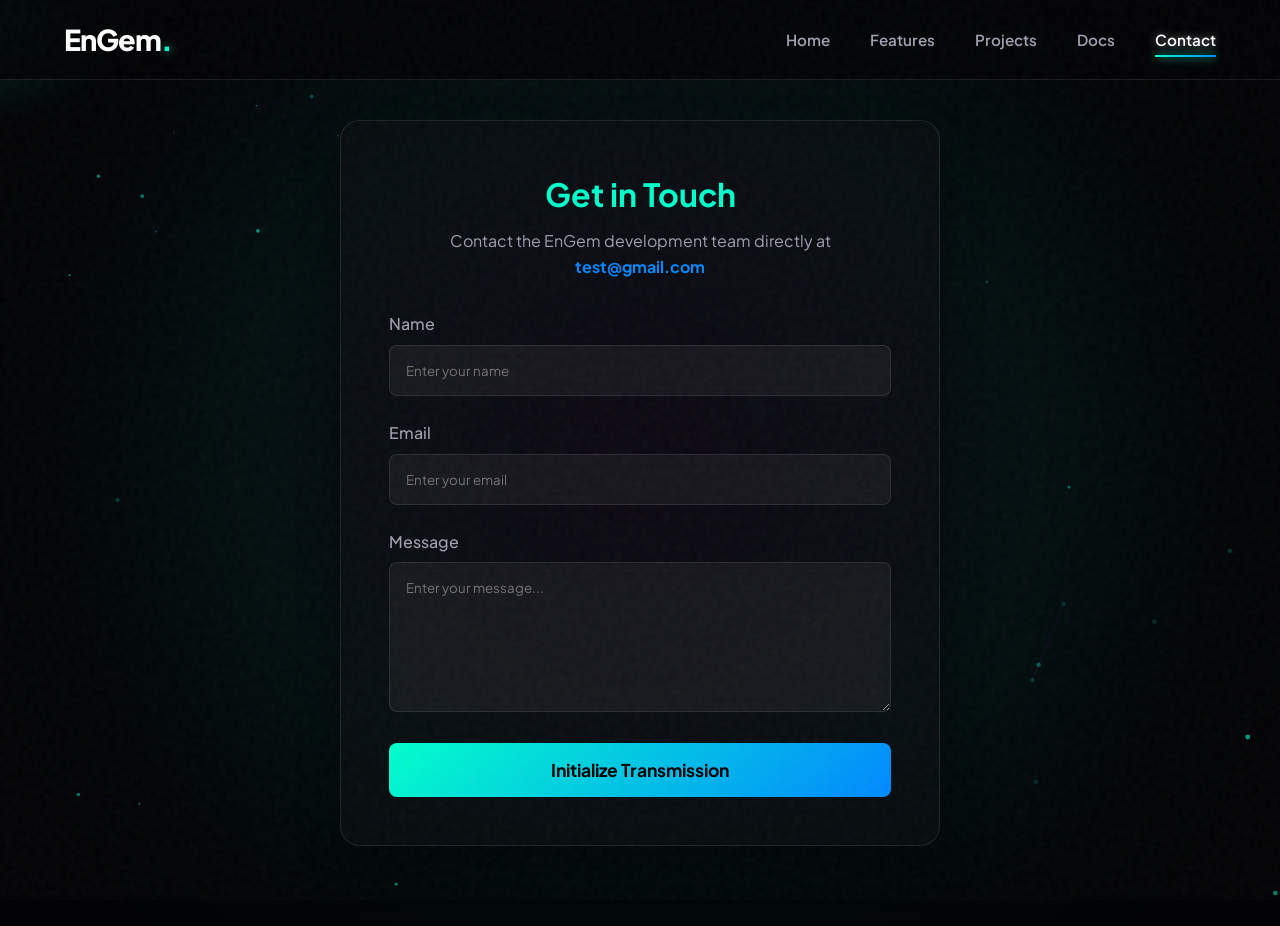
==== commit 9fcca654: "Fix V3 polish: Corrected button labels, bento items, and naming inconsistencies" ====
--- a/contact.html
+++ b/contact.html
@@ -1,49 +1,43 @@
 <!DOCTYPE html>
+
 <html lang="en">
 <head>
-    <meta charset="UTF-8">
-    <meta name="viewport" content="width=device-width, initial-scale=1.0">
-    <title>EnGem | Contact</title>
-    <link rel="stylesheet" href="css/style.css">
+<meta charset="utf-8"/>
+<meta content="width=device-width, initial-scale=1.0" name="viewport"/>
+<title>EnGem | Contact</title>
+<link href="css/style.css" rel="stylesheet"/>
 </head>
 <body>
-    <canvas id="canvas-bg"></canvas>
-    <div class="bg-glow"></div>
-    <div id="cursor-glow"></div>
-    <div class="noise-overlay"></div>
-    
-    <nav class="navbar"><div class="nav-container"><a href="index.html" class="logo">EnGem<span>.</span></a><ul class="nav-links"><li><a href="index.html">Home</a></li><li><a href="features.html">Features</a></li><li><a href="projects.html">Projects</a></li><li><a href="docs.html">Docs</a></li><li><a href="contact.html" class="active">Contact</a></li></ul></div></nav>
-    
-    <section class="container">
-        <div class="contact-wrapper">
-            <div class="contact-form reveal">
-                <div class="contact-header">
-                    <h3>Get in Touch</h3>
-                    <p>Contact the EnGem development team directly at <br> <a href="mailto:test@gmail.com">test@gmail.com</a></p>
-                </div>
-                
-                <form action="#" method="POST" onsubmit="event.preventDefault(); alert('Message sending via EnGem network is under construction. Please use the direct email above.');">
-                    <div class="form-group">
-                        <label for="name">Name</label>
-                        <input type="text" id="name" class="form-control glass-input" placeholder="Enter your name" required>
-                    </div>
-                    
-                    <div class="form-group">
-                        <label for="email">Email</label>
-                        <input type="email" id="email" class="form-control glass-input" placeholder="Enter your email" required>
-                    </div>
-                    
-                    <div class="form-group">
-                        <label for="message">Message</label>
-                        <textarea id="message" class="form-control glass-input" placeholder="Enter your message..." required></textarea>
-                    </div>
-                    
-                    <button type="submit" class="submit-btn">Initialize Transmission</button>
-                </form>
-            </div>
-        </div>
-    </section>
-
-    <script src="js/main.js"></script>
+<canvas id="canvas-bg"></canvas>
+<div class="bg-glow"></div>
+<div id="cursor-glow"></div>
+<div class="noise-overlay"></div>
+<nav class="navbar"><div class="nav-container"><a class="logo" href="index.html">EnGem<span>.</span></a><ul class="nav-links"><li><a href="index.html">Home</a></li><li><a href="features.html">Features</a></li><li><a href="projects.html">Projects</a></li><li><a href="docs.html">Docs</a></li><li><a class="active" href="contact.html">Contact</a></li></ul></div></nav>
+<section class="container">
+<div class="contact-wrapper">
+<div class="contact-form reveal">
+<div class="contact-header">
+<h3>Get in Touch</h3>
+<p>Contact the EnGem development team directly at <br/> <a href="mailto:test@gmail.com">test@gmail.com</a></p>
+</div>
+<form action="#" method="POST" onsubmit="event.preventDefault(); alert('Message sending via EnGem network is under construction. Please use the direct email above.');">
+<div class="form-group">
+<label for="name">Name</label>
+<input class="form-control glass-input" id="name" placeholder="Enter your name" required="" type="text"/>
+</div>
+<div class="form-group">
+<label for="email">Email</label>
+<input class="form-control glass-input" id="email" placeholder="Enter your email" required="" type="email"/>
+</div>
+<div class="form-group">
+<label for="message">Message</label>
+<textarea class="form-control glass-input" id="message" placeholder="Enter your message..." required=""></textarea>
+</div>
+<button class="submit-btn" type="submit">Initialize Transmission</button>
+</form>
+</div>
+</div>
+</section>
+<script src="js/main.js"></script>
 </body>
 </html>
